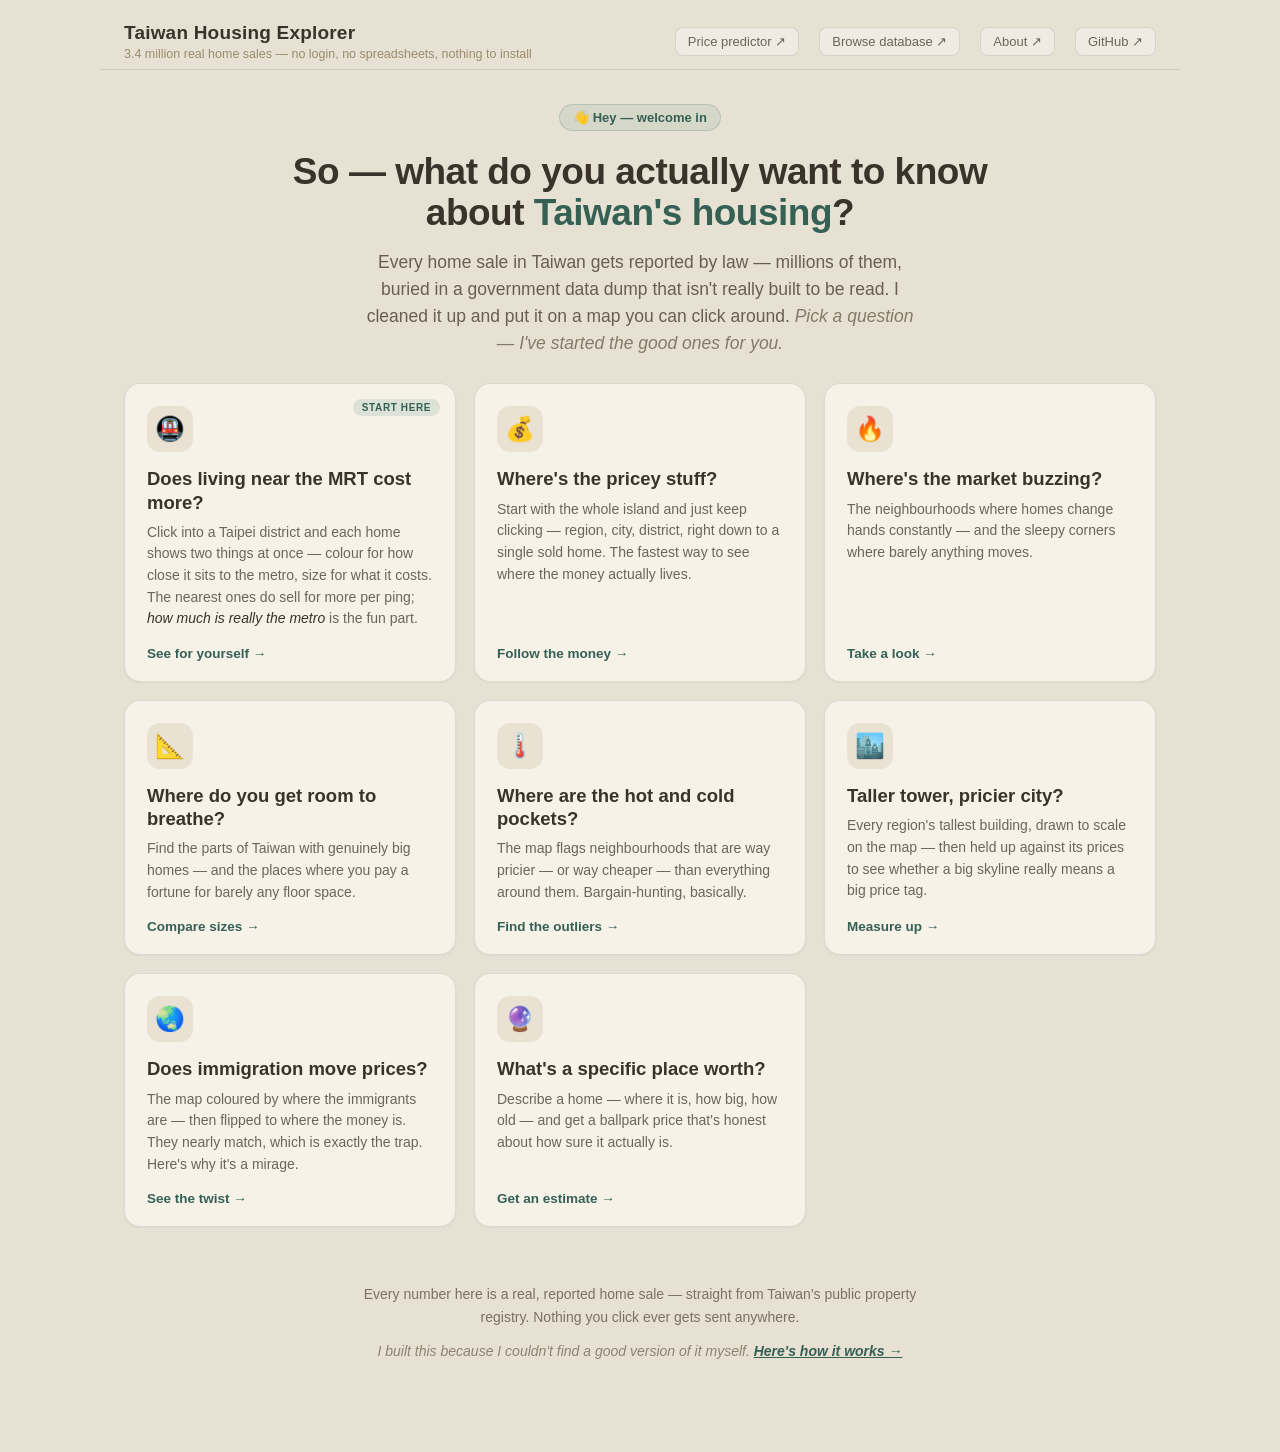
==== webApp/index.html @ aa4dd107 "Immigration: side-by-side small-multiple Taiwan maps (immigrant count | price) drawn as SVG chorople" ====
<!DOCTYPE html>
<html lang="en">
<head>
  <meta charset="utf-8" />
  <meta name="viewport" content="width=device-width, initial-scale=1" />
  <title>Taiwan Housing Explorer — poke around the housing market</title>
  <link rel="stylesheet" href="styles/appStyles.css?v=33" />
</head>
<body class="landingBody">
  <header class="appHeader">
    <div>
      <h1>Taiwan Housing Explorer</h1>
      <p class="subtitle">3.4 million real home sales — no login, no spreadsheets, nothing to install</p>
    </div>
    <div class="headerRight">
      <a class="headerLink" href="predictor.html">Price predictor ↗</a>
      <a class="headerLink" href="database.html">Browse database ↗</a>
      <a class="headerLink" href="about.html">About ↗</a>
      <a class="headerLink" href="https://github.com/Kadentato/taiwanHousing" target="_blank" rel="noopener">GitHub ↗</a>
    </div>
  </header>

  <main class="landing">
    <div class="landingHero">
      <span class="heyPill">👋 Hey — welcome in</span>
      <h2>So — what do you actually want to know about <span class="accent">Taiwan's housing</span>?</h2>
      <p>Every home sale in Taiwan gets reported by law — millions of them, buried in a government
        data dump that isn't really built to be read. I cleaned it up and put it on a map you can
        click around. <span class="wink">Pick a question — I've started the good ones for you.</span></p>
    </div>

    <div class="questionGrid">
      <a class="questionCard" href="explorer.html?q=mrt">
        <span class="qTag">Start here</span>
        <div class="qEmoji">🚇</div>
        <h3>Does living near the MRT cost more?</h3>
        <p>Click into a Taipei district and each home shows two things at once — colour for how close it
          sits to the metro, size for what it costs. The nearest ones do sell for more per ping;
          <em>how much is really the metro</em> is the fun part.</p>
        <div class="qGo">See for yourself →</div>
      </a>

      <a class="questionCard" href="explorer.html?q=price">
        <div class="qEmoji">💰</div>
        <h3>Where's the pricey stuff?</h3>
        <p>Start with the whole island and just keep clicking — region, city, district, right down
          to a single sold home. The fastest way to see where the money actually lives.</p>
        <div class="qGo">Follow the money →</div>
      </a>

      <a class="questionCard" href="explorer.html?q=activity">
        <div class="qEmoji">🔥</div>
        <h3>Where's the market buzzing?</h3>
        <p>The neighbourhoods where homes change hands constantly — and the sleepy corners where
          barely anything moves.</p>
        <div class="qGo">Take a look →</div>
      </a>

      <a class="questionCard" href="explorer.html?q=size">
        <div class="qEmoji">📐</div>
        <h3>Where do you get room to breathe?</h3>
        <p>Find the parts of Taiwan with genuinely big homes — and the places where you pay a
          fortune for barely any floor space.</p>
        <div class="qGo">Compare sizes →</div>
      </a>

      <a class="questionCard" href="explorer.html?q=clusters">
        <div class="qEmoji">🌡️</div>
        <h3>Where are the hot and cold pockets?</h3>
        <p>The map flags neighbourhoods that are way pricier — or way cheaper — than everything
          around them. Bargain-hunting, basically.</p>
        <div class="qGo">Find the outliers →</div>
      </a>

      <a class="questionCard" href="explorer.html?q=towers">
        <div class="qEmoji">🏙️</div>
        <h3>Taller tower, pricier city?</h3>
        <p>Every region's tallest building, drawn to scale on the map — then held up against its
          prices to see whether a big skyline really means a big price tag.</p>
        <div class="qGo">Measure up →</div>
      </a>

      <a class="questionCard" href="explorer.html?q=immigration">
        <div class="qEmoji">🌏</div>
        <h3>Does immigration move prices?</h3>
        <p>The map coloured by where the immigrants are — then flipped to where the money is. They
          nearly match, which is exactly the trap. Here's why it's a mirage.</p>
        <div class="qGo">See the twist →</div>
      </a>

      <a class="questionCard" href="predictor.html">
        <div class="qEmoji">🔮</div>
        <h3>What's a specific place worth?</h3>
        <p>Describe a home — where it is, how big, how old — and get a ballpark price that's honest
          about how sure it actually is.</p>
        <div class="qGo">Get an estimate →</div>
      </a>
    </div>

    <p class="landingFoot">
      Every number here is a real, reported home sale — straight from Taiwan's public property
      registry. Nothing you click ever gets sent anywhere.
      <span class="sig">I built this because I couldn't find a good version of it myself.
        <a href="about.html">Here's how it works →</a></span>
    </p>
  </main>
</body>
</html>
---- webApp/styles/appStyles.css ----
:root {
  /* Warm-paper palette, shared with the landing page so the whole site reads as one. */
  --paper: #e7e1d4;
  --bg: #ece5d7;          /* warm header band */
  --panel: #f6f2e8;       /* cards / sidebars / surfaces */
  --ink: #3a332a;         /* headings, primary text */
  --body: #6d6558;        /* secondary body text */
  --muted: #8a8172;       /* labels, hints */
  --line: #ddd4c3;        /* solid hairline */
  --edge: rgba(60, 52, 40, .13);
  --accent: #3f7d70;      /* muted teal */
  --accent-ink: #356054;
  --accent-soft: #e2ece8; /* soft teal tint */
  --chip: #e9e1d1;
  --shadow: 0 1px 3px rgba(60, 52, 40, .12), 0 1px 2px rgba(60, 52, 40, .08);
}

* { box-sizing: border-box; }

body {
  margin: 0;
  font-family: -apple-system, BlinkMacSystemFont, "Segoe UI", Roboto, Helvetica, Arial, sans-serif;
  color: var(--ink);
  background: var(--paper);
  height: 100vh;
  display: flex;
  flex-direction: column;
}

.appHeader {
  background: var(--bg);
  color: var(--ink);
  border-bottom: 1px solid var(--edge);
  padding: 14px 22px;
  display: flex;
  align-items: center;
  justify-content: space-between;
  gap: 18px;
}
.appHeader h1 { font-size: 19px; margin: 0; font-weight: 650; letter-spacing: .2px; color: var(--ink); }
.subtitle { margin: 3px 0 0; font-size: 12.5px; color: var(--muted); }
/* Clickable brand: home icon + title link back to the landing page. */
.brand { display: inline-flex; align-items: center; gap: 9px; text-decoration: none; color: inherit; }
.brandIcon { font-size: 18px; line-height: 1; }
.brand:hover h1 { color: var(--accent-ink); }
.headerRight { display: flex; align-items: center; gap: 20px; }
.headerLink {
  color: var(--body); text-decoration: none; font-size: 13px; white-space: nowrap;
  border: 1px solid var(--edge); padding: 6px 12px; border-radius: 8px;
  background: rgba(255, 255, 255, .4); cursor: pointer; font-family: inherit;
}
.headerLink:hover { color: var(--ink); border-color: rgba(60, 52, 40, .3); background: #fffaf1; }
.headerStats { display: flex; gap: 20px; text-align: right; }
.headerStats .stat b { display: block; font-size: 18px; }
.headerStats .stat span { font-size: 11px; color: var(--muted); text-transform: uppercase; letter-spacing: .5px; }

.appBody { flex: 1; display: flex; min-height: 0; }

.sidebar {
  width: 290px;
  background: var(--panel);
  border-right: 1px solid var(--line);
  padding: 16px;
  overflow-y: auto;
  flex-shrink: 0;
}

.control { margin-bottom: 16px; }
.controlLabel {
  display: block;
  font-size: 11px; font-weight: 600; text-transform: uppercase;
  letter-spacing: .6px; color: var(--muted); margin-bottom: 7px;
}

.segmented { display: flex; border: 1px solid var(--line); border-radius: 8px; overflow: hidden; }
.segmented button {
  flex: 1; border: 0; background: #fff; padding: 8px 4px; font-size: 12.5px;
  cursor: pointer; color: var(--muted); border-right: 1px solid var(--line);
}
.segmented button:last-child { border-right: 0; }
.segmented button.active { background: var(--accent); color: #fff; font-weight: 600; }

/* Floating hover description (transaction-type buttons) */
.hoverTip {
  position: fixed; z-index: 10000; max-width: 290px;
  background: #3a332a; color: #e2dccd; border-radius: 8px; padding: 10px 12px;
  box-shadow: 0 8px 24px rgba(60, 52, 40, .28); font-size: 12px; line-height: 1.5;
  pointer-events: none;
}
.hoverTip[hidden] { display: none; }
.hoverTip b { display: block; color: #fff; font-size: 12.5px; margin-bottom: 4px; }
.hoverTip em { color: #b8ac97; font-style: normal; }

select {
  width: 100%; padding: 8px 10px; border: 1px solid var(--line); border-radius: 8px;
  font-size: 13px; background: #fff; color: var(--ink); margin-bottom: 8px;
}
select:last-child { margin-bottom: 0; }

.tagGroups { display: flex; flex-direction: column; gap: 10px; }
.tagGroup .tagGroupName { font-size: 11px; color: var(--muted); margin-bottom: 5px; }
.chips { display: flex; flex-wrap: wrap; gap: 6px; }
.chip {
  border: 1px solid var(--line); background: #fff; border-radius: 999px;
  padding: 4px 10px; font-size: 12px; cursor: pointer; color: var(--ink);
}
.chip.active { background: var(--accent); color: #fff; border-color: var(--accent); }

.resetBtn {
  width: 100%; padding: 8px; border: 1px solid var(--line); background: #fff;
  border-radius: 8px; cursor: pointer; font-size: 12.5px; color: var(--muted); margin-bottom: 8px;
}
.resetBtn:hover { background: #efe9dc; }
.methodsBtn {
  width: 100%; padding: 8px; border: 1px solid var(--line); background: #fff;
  border-radius: 8px; cursor: pointer; font-size: 12.5px; color: var(--accent); margin-bottom: 16px;
}
.methodsBtn:hover { background: var(--accent-soft); }

.statCtrl { margin-bottom: 11px; }
.miniLabel { display: block; font-size: 11px; color: var(--muted); margin-bottom: 5px; }
.unitNote { font-size: 11px; color: var(--muted); line-height: 1.5; margin: 6px 0 0; }
.unitNote b { color: var(--ink); font-weight: 600; }
#minN { width: 100%; }
.yearRange { display: flex; align-items: center; gap: 6px; }
.yearRange select { margin: 0; }
.yearRange span { color: var(--muted); }
.checkRow { display: flex; align-items: center; gap: 7px; font-size: 12px; color: var(--ink); margin: 6px 0; cursor: pointer; }

/* Collapsible sidebar sections */
details.collapsible { margin-bottom: 14px; }
details.collapsible > summary {
  cursor: pointer; list-style: none; display: flex; align-items: center; padding: 3px 0; user-select: none;
}
details.collapsible > summary::-webkit-details-marker { display: none; }
details.collapsible > summary::after {
  content: "▸"; color: var(--muted); font-size: 10px; margin-left: 6px; transition: transform .15s;
}
details.collapsible[open] > summary::after { transform: rotate(90deg); }
details.collapsible > *:not(summary) { margin-top: 9px; }

/* Chart drawer — a clickable tab at the top pops the histogram up and down. */
.chartTab {
  flex: 0 0 auto; display: flex; align-items: center; gap: 10px; width: 100%;
  border: none; border-bottom: 1px solid var(--line); background: #efe9dc;
  padding: 9px 16px; cursor: pointer; font-family: inherit; text-align: left; color: var(--ink);
}
.chartTab:hover { background: #e8e0d1; }
.chartTabTitle { flex: 1; min-width: 0; overflow: hidden; text-overflow: ellipsis; white-space: nowrap; font-size: 13px; font-weight: 600; }
.chartTabChevron { flex-shrink: 0; color: var(--muted); font-size: 13px; transition: transform .18s ease; }
.chartPanel.collapsed .chartTab { border-bottom: none; }
.chartPanel.collapsed .chartTabChevron { transform: rotate(180deg); }
.chartBody { flex: 1; min-height: 0; display: flex; flex-direction: column; padding: 8px 16px 12px; }
.chartPanel.collapsed .chartBody { display: none; }
.legend .legendSize { margin-top: 6px; padding-top: 5px; border-top: 1px solid var(--line); display: flex; align-items: center; gap: 6px; color: var(--muted); }

.modal { position: fixed; inset: 0; background: rgba(15,23,42,.5); display: flex; align-items: center; justify-content: center; z-index: 10001; padding: 20px; }
.modal[hidden] { display: none; }
.modalCard { background: #fff; border-radius: 12px; max-width: 660px; width: 100%; max-height: 86vh; overflow: auto; padding: 24px 28px; position: relative; box-shadow: 0 20px 50px rgba(15,23,42,.35); }
.modalClose { position: absolute; top: 10px; right: 14px; border: none; background: none; font-size: 24px; line-height: 1; cursor: pointer; color: var(--muted); }
.modalClose:hover { color: var(--ink); }
#methodsBody h2 { font-size: 18px; margin: 0 0 6px; }
#methodsBody h3 { font-size: 12px; text-transform: uppercase; letter-spacing: .5px; color: var(--muted); margin: 18px 0 6px; }
#methodsBody table { width: 100%; border-collapse: collapse; font-size: 12.5px; margin: 4px 0; }
#methodsBody td, #methodsBody th { text-align: left; padding: 3px 6px; border-bottom: 1px solid var(--line); }
#methodsBody td.num { text-align: right; font-variant-numeric: tabular-nums; }
#methodsBody .muted { color: var(--muted); font-size: 12px; }

.statsCard { background: #efe9dc; border: 1px solid var(--line); border-radius: 10px; padding: 12px 14px; }
.statsCard h3 { margin: 0 0 8px; font-size: 12px; text-transform: uppercase; letter-spacing: .5px; color: var(--muted); }
.statRow { display: flex; justify-content: space-between; font-size: 13px; padding: 3px 0; }
.statRow b { font-weight: 650; }
.dataNote { font-size: 11px; color: var(--muted); margin-top: 12px; line-height: 1.5; }

.dbDownload {
  display: block; margin-top: 12px; padding: 9px 12px; text-align: center;
  border: 1px solid var(--line); border-radius: 8px; background: #efe9dc;
  color: var(--accent); font-size: 12.5px; font-weight: 600; text-decoration: none;
}
.dbDownload:hover { background: var(--accent-soft); border-color: var(--accent); }

/* MRT overlay toggle (a Leaflet control button, top-right) */
.mrtToggle a {
  /* width !important beats Leaflet's .leaflet-touch .leaflet-bar a { width:30px },
     which would otherwise clip the "🚇 MRT" text past the coloured background. */
  display: block; width: auto !important; padding: 0 9px; height: 28px;
  font: 600 12px/28px system-ui, sans-serif; color: var(--ink);
  background: #fff; text-decoration: none; white-space: nowrap;
}
.mrtToggle a:hover { background: #efe9dc; }
.mrtToggle a.active { background: var(--accent); color: #fff; }
.mrtToggle a.active:hover { background: var(--accent); filter: brightness(1.06); }

.mainArea { flex: 1; display: flex; flex-direction: column; min-width: 0; }
.mapView { flex: 1; display: flex; flex-direction: column; min-height: 0; }
.tableView { flex: 1; display: flex; flex-direction: column; min-height: 0; }
/* The hidden attribute must beat the flex display above (class > UA [hidden]). */
#mapView[hidden], #tableView[hidden] { display: none; }
#map { flex: 1; min-height: 0; }

/* View switch bar (Map / Table) */
.viewBar {
  display: flex; align-items: center; gap: 14px;
  padding: 8px 14px; background: var(--panel); border-bottom: 1px solid var(--line);
}
.viewToggle { width: 200px; flex-shrink: 0; }
.viewBarRight { display: flex; align-items: center; gap: 12px; margin-left: auto; font-size: 12.5px; color: var(--muted); }
.downloadBtn {
  border: 1px solid var(--accent); background: var(--accent); color: #fff;
  border-radius: 8px; padding: 6px 12px; font-size: 12.5px; cursor: pointer;
}
.downloadBtn:hover { filter: brightness(1.05); }

/* Data table */
.tableScroll { flex: 1; overflow: auto; }
#dataTable { border-collapse: collapse; width: 100%; font-size: 12.5px; }
#dataTable thead th {
  position: sticky; top: 0; background: #efe9dc; color: var(--ink);
  text-align: left; padding: 8px 10px; border-bottom: 2px solid var(--line);
  cursor: pointer; white-space: nowrap; user-select: none;
}
#dataTable thead th:hover { background: #e2e8f0; }
#dataTable thead th .sortArrow { color: var(--accent); margin-left: 3px; }
#dataTable tbody td { padding: 6px 10px; border-bottom: 1px solid var(--line); white-space: nowrap; }
#dataTable tbody tr:nth-child(even) { background: #efe9dc; }
#dataTable tbody td.num { text-align: right; font-variant-numeric: tabular-nums; }
.tablePager {
  display: flex; align-items: center; gap: 12px; padding: 8px 14px;
  border-top: 1px solid var(--line); background: var(--panel); font-size: 12.5px; color: var(--muted);
}
.tablePager button {
  border: 1px solid var(--line); background: #fff; border-radius: 6px;
  padding: 4px 12px; cursor: pointer; font-size: 12.5px;
}
.tablePager button:disabled { opacity: .45; cursor: default; }

.chartPanel { height: 250px; background: var(--panel); border-top: 1px solid var(--line); display: flex; flex-direction: column; transition: height .18s ease; }
.chartPanel.collapsed { height: 39px; }
.chartHeader { display: flex; align-items: baseline; gap: 12px; margin-bottom: 6px; }
.chartHint { font-size: 11px; color: var(--muted); }
.chartCanvasWrap { position: relative; flex: 1; min-height: 0; width: 100%; }
#timeChart { position: absolute; inset: 0; }

.legend {
  background: #fff; padding: 8px 10px; border-radius: 8px; box-shadow: var(--shadow);
  font-size: 11px; line-height: 1.5; color: var(--ink);
}
.legend .legendTitle { font-weight: 600; margin-bottom: 4px; }
.legend .legendNote { margin-top: 5px; padding-top: 5px; border-top: 1px solid var(--line); color: var(--muted); max-width: 180px; }
.popupSub { color: var(--muted); font-size: 12px; margin: 2px 0 6px; }
.legend i { display: inline-block; width: 14px; height: 12px; margin-right: 6px; vertical-align: -1px; opacity: .85; }

/* Map place-name labels: text only, white halo for legibility, no box. */
.leaflet-tooltip.mapLabel {
  background: transparent; border: none; box-shadow: none;
  color: #1e293b; font-weight: 600; font-size: 12px; padding: 0;
  text-shadow: -1px -1px 0 #fff, 1px -1px 0 #fff, -1px 1px 0 #fff, 1px 1px 0 #fff,
               0 0 3px #fff;
}
.leaflet-tooltip.mapLabel::before { display: none; }

.leaflet-popup-content { font-size: 13px; }
.leaflet-popup-content b { font-size: 14px; }
.popupStat { display: flex; justify-content: space-between; gap: 16px; }
.popupStat span { color: var(--muted); }
/* Hover tooltip for individual house dots (same content as the old click popup). */
.leaflet-tooltip.houseTip {
  font-size: 12px; line-height: 1.5; padding: 8px 11px; border-radius: 8px;
  white-space: normal; min-width: 172px; box-shadow: 0 3px 10px rgba(0, 0, 0, .18);
  pointer-events: none;
}
.leaflet-tooltip.houseTip b { font-size: 13px; }

.loadingOverlay {
  position: fixed; inset: 0; background: rgba(241,245,249,.92); display: flex;
  align-items: center; justify-content: center; font-size: 15px; color: var(--muted); z-index: 9999;
}

/* Raw database browser (sql.js) — one continuous scrolling document */
body.dbBody { height: auto; min-height: 100vh; display: block; overflow: auto; background: #efe9dc; }
.dbToolbar { position: sticky; top: 0; z-index: 50; background: var(--panel); border-bottom: 1px solid var(--line); padding: 10px 16px; }
.tableChips { display: flex; flex-wrap: wrap; gap: 6px; margin-bottom: 8px; }
.tableChip {
  border: 1px solid var(--line); background: #fff; border-radius: 999px; padding: 5px 12px;
  font-size: 12.5px; cursor: pointer; color: var(--ink); display: inline-flex; gap: 6px; align-items: center;
}
.tableChip.active { background: var(--accent); color: #fff; border-color: var(--accent); }
.chipCount { font-size: 11px; opacity: .65; }
.tableChip.active .chipCount { opacity: .85; }
.dbSqlBar { display: flex; align-items: center; gap: 8px; flex-wrap: wrap; }
.sqlBox {
  flex: 1; min-width: 240px; font-family: ui-monospace, Menlo, Consolas, monospace;
  font-size: 12.5px; padding: 7px 10px; border: 1px solid var(--line); border-radius: 8px; color: var(--ink);
}
.resetSqlBtn { border: 1px solid var(--line); background: #fff; border-radius: 8px; padding: 6px 12px; font-size: 12.5px; cursor: pointer; color: var(--muted); }
.dbMeta { font-size: 12px; color: var(--muted); }
.sqlError { font-size: 12px; color: #dc2626; font-family: ui-monospace, monospace; }
.dbMain { padding: 0 0 60px; }
.dbStatus { padding: 44px; text-align: center; color: var(--muted); font-size: 14px; }
.dbTable { border-collapse: collapse; width: 100%; font-size: 12px; background: #fff; }
.dbTable thead th {
  position: sticky; top: var(--toolbarH, 0px); background: #e2e8f0; color: var(--ink);
  text-align: left; padding: 7px 10px; border-bottom: 2px solid var(--line); white-space: nowrap; z-index: 10;
}
.dbTable tbody td {
  padding: 5px 10px; border-bottom: 1px solid var(--line); white-space: nowrap;
  max-width: 340px; overflow: hidden; text-overflow: ellipsis; font-variant-numeric: tabular-nums;
}
.dbTable tbody tr:nth-child(even) { background: #efe9dc; }
.dbTable tbody tr:hover { background: #eef0e9; }
.nullv { color: #8a8172; font-style: italic; }
.dbSentinel { height: 1px; }
.dbBrowseLink { display: block; text-align: center; font-size: 11.5px; margin-top: 6px; color: var(--accent); text-decoration: none; }
.dbBrowseLink:hover { text-decoration: underline; }

/* About page (standalone, scrolling document rather than the fixed app shell) */
body.aboutBody { height: auto; min-height: 100vh; display: block; overflow: auto; }
.aboutWrap { max-width: 760px; margin: 0 auto; padding: 32px 24px 72px; }
.prose { color: var(--ink); font-size: 15.5px; line-height: 1.68; }
.prose .lead { font-size: 17px; color: #475569; margin-bottom: 26px; }
.prose h2 { font-size: 20px; margin: 34px 0 10px; }
.prose p { margin: 0 0 14px; }
.prose ul { margin: 0 0 16px; padding-left: 20px; }
.prose li { margin: 7px 0; }
.prose code {
  background: #efe9dc; border: 1px solid var(--line); border-radius: 4px;
  padding: 1px 5px; font-size: 13.5px;
}
.prose a { color: var(--accent); }
.prose .backLink { margin-top: 30px; font-weight: 600; }
/* First heading in a popup shouldn't carry the big top margin used between sections. */
#interpretBody h2:first-child, #methodsBody h2:first-child { margin-top: 4px; }
/* The "what to look at" callout at the top of each reading guide. */
.prose .lookFor {
  background: var(--accent-soft); border-left: 3px solid var(--accent);
  border-radius: 0 8px 8px 0; padding: 10px 14px; margin: 0 0 18px;
  font-size: 14.5px; color: var(--accent-ink);
}

/* Two-page popup footer: back / dots / next. */
.modalNav {
  display: flex; align-items: center; justify-content: space-between; gap: 12px;
  margin-top: 22px; padding-top: 16px; border-top: 1px solid var(--line);
}
.navBtn {
  border: 1px solid var(--line); background: #fff; color: var(--ink);
  font: inherit; font-size: 14px; font-weight: 600; cursor: pointer;
  padding: 8px 15px; border-radius: 8px; transition: background .14s ease, border-color .14s ease;
}
.navBtn:hover { background: var(--panel); border-color: var(--edge); }
.navBtn.primary { background: var(--accent); border-color: var(--accent); color: #fff; margin-left: auto; }
.navBtn.primary:hover { background: var(--accent-ink); border-color: var(--accent-ink); }
.navDots { display: inline-flex; gap: 7px; }
.navDots span {
  width: 7px; height: 7px; border-radius: 50%; background: var(--line);
  transition: background .14s ease;
}
.navDots span.on { background: var(--accent); }

/* ---------------------------------------------------------------- landing page --- */
/* A calm, warm-paper personal-project page — deliberately low-key, easy on the eyes.
   One muted accent, no bright gradients, gentle contrast. */
body.landingBody {
  --paper: #e7e1d4;      /* page background, warm greige */
  --card: #f6f2e8;       /* cards, a touch lighter so they lift gently */
  --edge: rgba(60, 52, 40, .13);
  --ink: #3a332a;        /* warm near-black for headings */
  --body: #6d6558;       /* body text */
  --soft: #948b7b;       /* muted labels */
  --accent: #3f7d70;     /* muted teal, used sparingly */
  --accent-ink: #356054;
  --chip: #e9e1d1;       /* neutral emoji chip */
  height: auto; min-height: 100vh;
  background: var(--paper);
  color: var(--body);
}

/* Landing gets a quiet header rather than the app's dark bar. */
.landingBody .appHeader {
  background: transparent; color: var(--ink);
  max-width: 1080px; margin: 0 auto; width: 100%; padding: 22px 24px 8px;
}
.landingBody .appHeader h1 { color: var(--ink); }
.landingBody .subtitle { color: #9a8b6e; }
.landingBody .headerLink {
  color: #6d6558; border-color: var(--edge); background: rgba(255, 255, 255, .35);
}
.landingBody .headerLink:hover { color: var(--ink); border-color: rgba(60, 52, 40, .3); background: rgba(255, 255, 255, .7); }

.landing { max-width: 1080px; margin: 0 auto; padding: 10px 24px 88px; width: 100%; }

/* Hero — a real person talking, kept understated. */
.landingHero { max-width: 700px; margin: 24px auto 4px; text-align: center; }
.landingHero .heyPill {
  display: inline-block; font-size: 13px; font-weight: 600; color: var(--accent-ink);
  background: rgba(63, 125, 112, .1); border: 1px solid rgba(63, 125, 112, .22);
  padding: 5px 13px; border-radius: 999px; margin-bottom: 20px;
}
.landingHero h2 {
  font-size: 37px; line-height: 1.12; margin: 0 0 15px; font-weight: 700;
  letter-spacing: -.5px; color: var(--ink);
}
.landingHero h2 .accent { color: var(--accent-ink); }
.landingHero p { font-size: 17.5px; color: #675f52; margin: 0 auto; max-width: 560px; line-height: 1.55; }
.landingHero p .wink { font-style: italic; color: #857a67; }

.questionGrid { display: grid; gap: 18px; grid-template-columns: repeat(auto-fill, minmax(300px, 1fr)); margin-top: 26px; }

/* "Start here" chip on the first question card. */
.questionCard .qTag {
  position: absolute; top: 15px; right: 15px;
  font-size: 10px; font-weight: 700; text-transform: uppercase; letter-spacing: .6px;
  color: var(--accent-ink); background: rgba(63, 125, 112, .14);
  padding: 3px 9px; border-radius: 999px;
}

.questionCard {
  position: relative; display: flex; flex-direction: column; text-decoration: none; color: inherit;
  background: var(--card); border: 1px solid var(--edge); border-radius: 16px;
  padding: 22px 22px 20px;
  box-shadow: 0 1px 2px rgba(60, 52, 40, .05);
  transition: transform .15s ease, box-shadow .15s ease, border-color .15s ease;
}
.questionCard:hover {
  transform: translateY(-3px); border-color: rgba(63, 125, 112, .4);
  box-shadow: 0 12px 24px -16px rgba(60, 52, 40, .5);
}
.questionCard .qEmoji {
  width: 46px; height: 46px; display: grid; place-items: center; font-size: 24px;
  background: var(--chip); border-radius: 13px; margin-bottom: 15px;
}
.questionCard h3 { font-size: 18.5px; margin: 0 0 8px; font-weight: 680; line-height: 1.25; color: var(--ink); }
.questionCard p { font-size: 14px; color: var(--body); margin: 0; line-height: 1.55; flex: 1; }
.questionCard p em { color: var(--ink); font-style: italic; }
.questionCard .qGo { margin-top: 16px; font-size: 13.5px; font-weight: 620; color: var(--accent-ink); }
.questionCard:hover .qGo { text-decoration: underline; }

.landingFoot {
  text-align: center; margin: 56px auto 0; max-width: 560px;
  font-size: 14px; color: #7a7263; line-height: 1.65;
}
.landingFoot a { color: var(--accent-ink); font-weight: 600; }
.landingFoot .soonNote { display: block; margin-top: 9px; font-size: 13px; color: #9a9182; }
.landingFoot .sig { display: block; margin-top: 11px; font-style: italic; color: #8f8370; }

@media (max-width: 560px) {
  .landingHero h2 { font-size: 30px; }
}

/* ---------------------------------------------------------------- question banner --- */
/* Sits inline in the .viewBar row, sharing it with the Map / Records toggle. */
.questionBanner {
  display: flex; align-items: center; gap: 8px; min-width: 0;
  flex: 1 1 auto; color: #2c4d45; padding-left: 4px;
}
.questionBannerText {
  min-width: 0; font-size: 13px; line-height: 1.35; color: #2c4d45;
  white-space: nowrap; overflow: hidden; text-overflow: ellipsis;
}
.questionBannerText strong { font-weight: 700; margin-right: 8px; }
.questionBannerText span { color: var(--accent-ink); }
/* A small pastel-pink circle in the map's top-right corner.
   Click it for the two-page popup: how to read the map, then what the data says. */
/* The one-line "short answer" surfaced on the map, under the toolbar. The punchline lives here;
   "how we know" jumps into the findings popup. */
.findingBar {
  display: flex; align-items: baseline; gap: 10px 12px; flex-wrap: wrap;
  padding: 9px 16px; background: var(--accent-soft); border-bottom: 1px solid #c3d9d2;
  color: #2c4d45; font-size: 13.5px; line-height: 1.45;
}
.findingKey {
  flex-shrink: 0; font-size: 10.5px; font-weight: 700; letter-spacing: .05em;
  text-transform: uppercase; color: var(--accent-ink); transform: translateY(-1px);
}
.findingText { flex: 1 1 240px; min-width: 0; }
.findingText b { color: #1c3a33; font-weight: 700; }
.findingHow {
  flex-shrink: 0; border: 0; background: transparent; color: var(--accent-ink);
  font: inherit; font-weight: 600; cursor: pointer; padding: 0; white-space: nowrap;
  text-decoration: underline; text-underline-offset: 2px;
}
.findingHow:hover { color: var(--accent); }

/* Skyscraper icons for the "do taller cities cost more?" map — drawn to scale by height. */
.leaflet-div-icon.towerIcon { background: transparent; border: 0; }
.towerIcon svg {
  display: block;
  /* thin white outline keeps overlapping towers distinct and lifts them off dark cities, plus a soft shadow */
  filter: drop-shadow(.7px 0 0 #fff) drop-shadow(-.7px 0 0 #fff) drop-shadow(0 .7px 0 #fff)
          drop-shadow(0 -.7px 0 #fff) drop-shadow(0 1.5px 1.5px rgba(15, 23, 42, .35));
}

/* "Does immigration move prices?" — two small Taiwan maps side by side (count | price) so you compare
   without flipping, plus a callout that names the mismatches. */
.immView { flex: 1; display: flex; flex-direction: column; min-height: 0; padding: 16px 18px; gap: 14px; background: var(--paper); overflow: auto; }
#immView[hidden] { display: none; }
.immMaps { flex: 1; display: flex; gap: 24px; min-height: 0; justify-content: center; }
.immMap { flex: 1 1 0; max-width: 360px; margin: 0; display: flex; flex-direction: column; min-height: 0; }
.immMap figcaption { font-size: 14px; font-weight: 680; color: var(--ink); text-align: center; margin-bottom: 8px; }
.immMap figcaption span { display: block; font-size: 11.5px; font-weight: 500; color: var(--muted); margin-top: 2px; }
.immMapSvg { flex: 1; min-height: 0; display: flex; justify-content: center; }
.immMapSvg svg { height: 100%; max-height: 100%; width: auto; }
.immCallout {
  flex-shrink: 0; font-size: 13px; line-height: 1.55; max-width: 820px; margin: 0 auto;
  padding: 11px 15px; border-radius: 10px; border: 1px solid;
}
.immCallout.good { background: var(--accent-soft); border-color: #bcd3cc; color: #2c4d45; }
.immCallout .immTag {
  display: inline-block; font-size: 10.5px; font-weight: 700; text-transform: uppercase; letter-spacing: .5px;
  padding: 2px 8px; border-radius: 999px; margin-right: 8px; vertical-align: 1px;
  background: var(--accent); color: #fff;
}

/* Self-updating build marker, bottom-left. Confirms which assets the browser loaded. */
.buildTag {
  position: fixed; left: 8px; bottom: 6px; z-index: 1200;
  font: 500 10.5px/1 ui-monospace, SFMono-Regular, Menlo, monospace;
  color: var(--muted); background: rgba(246, 242, 232, .82);
  border: 1px solid var(--edge); border-radius: 5px; padding: 3px 6px;
  letter-spacing: .02em; pointer-events: none; user-select: none;
}

.readControl { margin-top: 8px !important; }
.readControl a {
  display: grid; place-items: center; width: 32px; height: 32px;
  border-radius: 50%; background: #fbd5e3; border: 1px solid #f4a6c0;
  font-size: 17px; line-height: 1; cursor: pointer; text-decoration: none;
  box-shadow: 0 1px 4px rgba(15, 23, 42, .3);
  transition: background .14s ease, border-color .14s ease, transform .14s ease;
}
.readControl a:hover { background: #f9c2d6; border-color: #ec8bad; transform: scale(1.08); }

/* =====================================================================
   Small screens. Desktop above is the priority and stays untouched — these
   only apply below the breakpoint. The explorer stacks and leads with the map;
   controls drop below it, and the page scrolls instead of locking to 100vh.
   ===================================================================== */
@media (max-width: 680px) {
  body { height: auto; min-height: 100vh; }

  /* Header: brand on top, nav as one horizontally-scrollable row; drop the stat block and the
     secondary subtitle (the landing tagline is kept). Keeps the header short so the map gets room. */
  .appHeader { flex-wrap: wrap; gap: 6px 12px; padding: 10px 14px; }
  .appHeader h1 { font-size: 17px; }
  body:not(.landingBody) .subtitle { display: none; }
  .headerStats { display: none; }
  .headerRight {
    width: 100%; gap: 7px; flex-wrap: nowrap; overflow-x: auto;
    -webkit-overflow-scrolling: touch; scrollbar-width: none;
  }
  .headerRight::-webkit-scrollbar { display: none; }
  .headerLink { font-size: 12px; padding: 5px 9px; flex-shrink: 0; }

  /* Finding bar: drop the "short answer" label, keep the answer itself; tighter. */
  .findingKey { display: none; }
  .findingBar { padding: 8px 14px; font-size: 13px; }

  /* Explorer: stack vertically, map first, controls beneath it. */
  .appBody { flex-direction: column; }
  .mainArea { order: 1; }
  .sidebar {
    order: 2; width: 100%; border-right: 0; border-top: 1px solid var(--line); overflow: visible;
  }
  .mapView { display: block; }
  #map { height: 62vh; min-height: 340px; }
  .tableView { height: 74vh; min-height: 360px; }
  .immView { height: auto; min-height: 80vh; }
  .immMaps { flex-direction: column; align-items: center; }
  .immMap { max-width: 320px; width: 100%; }
  .immMapSvg { height: 46vh; }
  .viewToggle { width: auto; }              /* Map / Records shrink to content, question gets the room */
  .chartPanel { height: 200px; }
  .legend { font-size: 10.5px; }
  .legend .legendNote { max-width: 150px; }

  /* Popups and their footer fit a narrow screen. */
  .modalCard { padding: 20px 18px; }
  .modalNav { flex-wrap: wrap; gap: 8px; }
}

@media (max-width: 430px) {
  .appHeader h1 { font-size: 16px; }
  .subtitle { font-size: 11.5px; }
  #map { height: 56vh; }
  .findingBar { padding: 8px 12px; }
  .questionGrid { gap: 14px; }
}
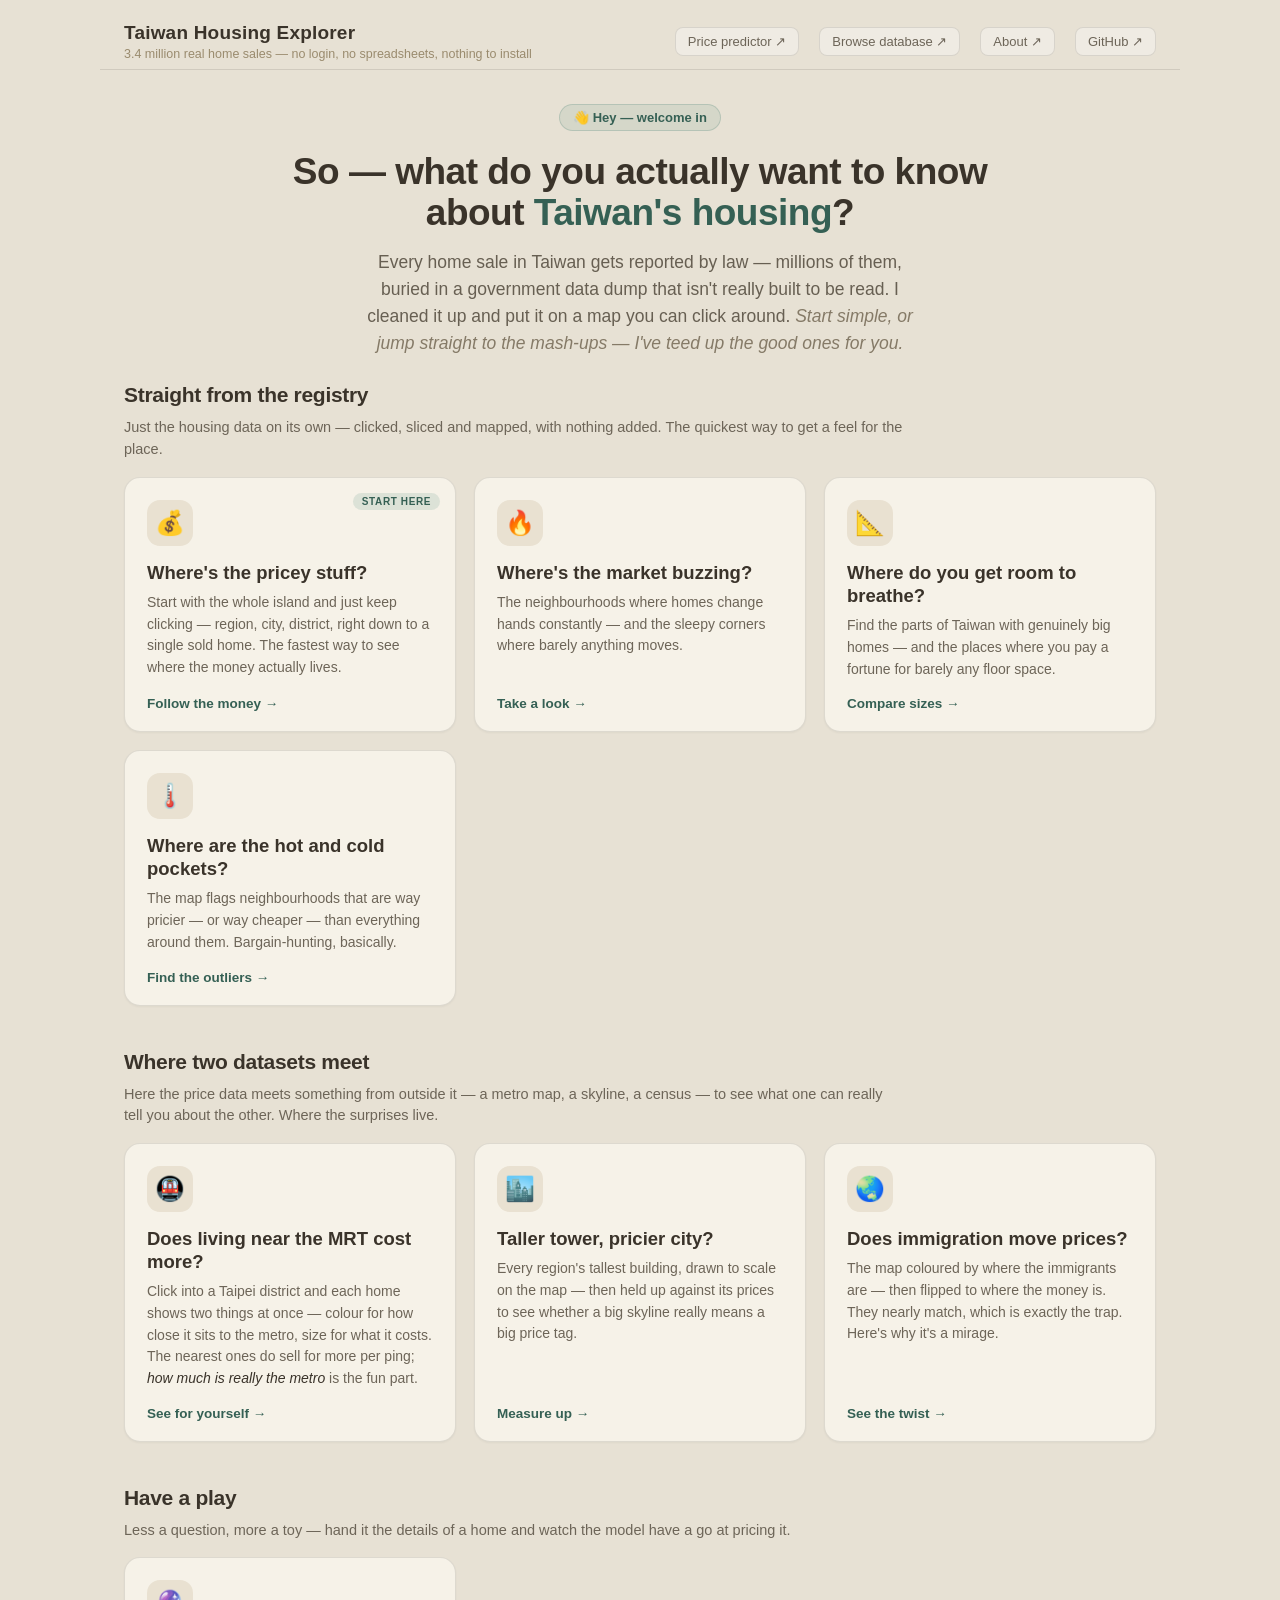
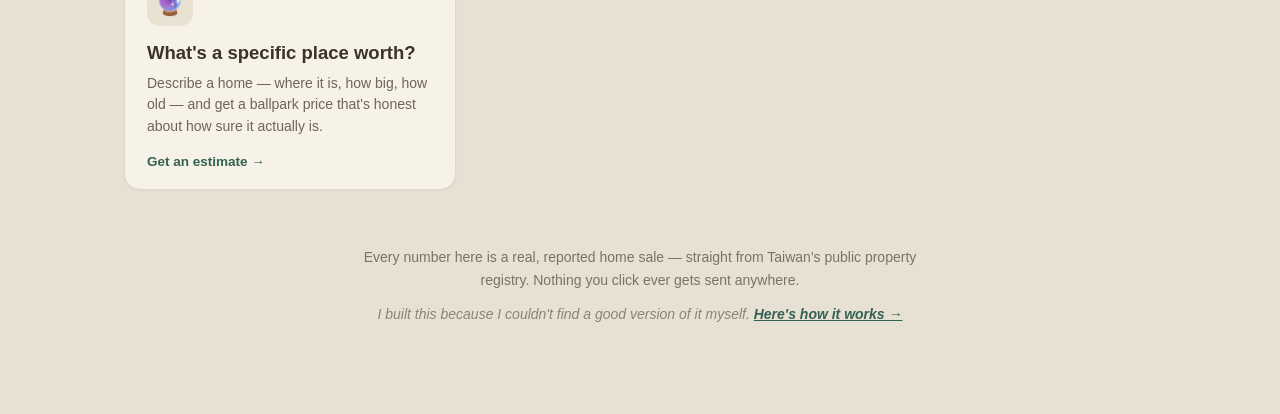
==== commit 66950c69: "Group homepage questions into three sections by data source Replace the flat 8-card grid with three " ====
--- a/webApp/index.html
+++ b/webApp/index.html
@@ -4,7 +4,7 @@
   <meta charset="utf-8" />
   <meta name="viewport" content="width=device-width, initial-scale=1" />
   <title>Taiwan Housing Explorer — poke around the housing market</title>
-  <link rel="stylesheet" href="styles/appStyles.css?v=33" />
+  <link rel="stylesheet" href="styles/appStyles.css?v=36" />
 </head>
 <body class="landingBody">
   <header class="appHeader">
@@ -26,76 +26,101 @@
       <h2>So — what do you actually want to know about <span class="accent">Taiwan's housing</span>?</h2>
       <p>Every home sale in Taiwan gets reported by law — millions of them, buried in a government
         data dump that isn't really built to be read. I cleaned it up and put it on a map you can
-        click around. <span class="wink">Pick a question — I've started the good ones for you.</span></p>
+        click around. <span class="wink">Start simple, or jump straight to the mash-ups — I've teed up the good ones for you.</span></p>
     </div>
 
-    <div class="questionGrid">
-      <a class="questionCard" href="explorer.html?q=mrt">
-        <span class="qTag">Start here</span>
-        <div class="qEmoji">🚇</div>
-        <h3>Does living near the MRT cost more?</h3>
-        <p>Click into a Taipei district and each home shows two things at once — colour for how close it
-          sits to the metro, size for what it costs. The nearest ones do sell for more per ping;
-          <em>how much is really the metro</em> is the fun part.</p>
-        <div class="qGo">See for yourself →</div>
-      </a>
+    <section class="qSection">
+      <div class="qSectionHead">
+        <h2 class="qSectionTitle">Straight from the registry</h2>
+        <p class="qSectionLead">Just the housing data on its own — clicked, sliced and mapped, with nothing
+          added. The quickest way to get a feel for the place.</p>
+      </div>
+      <div class="questionGrid">
+        <a class="questionCard" href="explorer.html?q=price">
+          <span class="qTag">Start here</span>
+          <div class="qEmoji">💰</div>
+          <h3>Where's the pricey stuff?</h3>
+          <p>Start with the whole island and just keep clicking — region, city, district, right down
+            to a single sold home. The fastest way to see where the money actually lives.</p>
+          <div class="qGo">Follow the money →</div>
+        </a>
 
-      <a class="questionCard" href="explorer.html?q=price">
-        <div class="qEmoji">💰</div>
-        <h3>Where's the pricey stuff?</h3>
-        <p>Start with the whole island and just keep clicking — region, city, district, right down
-          to a single sold home. The fastest way to see where the money actually lives.</p>
-        <div class="qGo">Follow the money →</div>
-      </a>
+        <a class="questionCard" href="explorer.html?q=activity">
+          <div class="qEmoji">🔥</div>
+          <h3>Where's the market buzzing?</h3>
+          <p>The neighbourhoods where homes change hands constantly — and the sleepy corners where
+            barely anything moves.</p>
+          <div class="qGo">Take a look →</div>
+        </a>
 
-      <a class="questionCard" href="explorer.html?q=activity">
-        <div class="qEmoji">🔥</div>
-        <h3>Where's the market buzzing?</h3>
-        <p>The neighbourhoods where homes change hands constantly — and the sleepy corners where
-          barely anything moves.</p>
-        <div class="qGo">Take a look →</div>
-      </a>
+        <a class="questionCard" href="explorer.html?q=size">
+          <div class="qEmoji">📐</div>
+          <h3>Where do you get room to breathe?</h3>
+          <p>Find the parts of Taiwan with genuinely big homes — and the places where you pay a
+            fortune for barely any floor space.</p>
+          <div class="qGo">Compare sizes →</div>
+        </a>
 
-      <a class="questionCard" href="explorer.html?q=size">
-        <div class="qEmoji">📐</div>
-        <h3>Where do you get room to breathe?</h3>
-        <p>Find the parts of Taiwan with genuinely big homes — and the places where you pay a
-          fortune for barely any floor space.</p>
-        <div class="qGo">Compare sizes →</div>
-      </a>
+        <a class="questionCard" href="explorer.html?q=clusters">
+          <div class="qEmoji">🌡️</div>
+          <h3>Where are the hot and cold pockets?</h3>
+          <p>The map flags neighbourhoods that are way pricier — or way cheaper — than everything
+            around them. Bargain-hunting, basically.</p>
+          <div class="qGo">Find the outliers →</div>
+        </a>
+      </div>
+    </section>
 
-      <a class="questionCard" href="explorer.html?q=clusters">
-        <div class="qEmoji">🌡️</div>
-        <h3>Where are the hot and cold pockets?</h3>
-        <p>The map flags neighbourhoods that are way pricier — or way cheaper — than everything
-          around them. Bargain-hunting, basically.</p>
-        <div class="qGo">Find the outliers →</div>
-      </a>
+    <section class="qSection">
+      <div class="qSectionHead">
+        <h2 class="qSectionTitle">Where two datasets meet</h2>
+        <p class="qSectionLead">Here the price data meets something from outside it — a metro map, a skyline,
+          a census — to see what one can really tell you about the other. Where the surprises live.</p>
+      </div>
+      <div class="questionGrid">
+        <a class="questionCard" href="explorer.html?q=mrt">
+          <div class="qEmoji">🚇</div>
+          <h3>Does living near the MRT cost more?</h3>
+          <p>Click into a Taipei district and each home shows two things at once — colour for how close it
+            sits to the metro, size for what it costs. The nearest ones do sell for more per ping;
+            <em>how much is really the metro</em> is the fun part.</p>
+          <div class="qGo">See for yourself →</div>
+        </a>
 
-      <a class="questionCard" href="explorer.html?q=towers">
-        <div class="qEmoji">🏙️</div>
-        <h3>Taller tower, pricier city?</h3>
-        <p>Every region's tallest building, drawn to scale on the map — then held up against its
-          prices to see whether a big skyline really means a big price tag.</p>
-        <div class="qGo">Measure up →</div>
-      </a>
+        <a class="questionCard" href="explorer.html?q=towers">
+          <div class="qEmoji">🏙️</div>
+          <h3>Taller tower, pricier city?</h3>
+          <p>Every region's tallest building, drawn to scale on the map — then held up against its
+            prices to see whether a big skyline really means a big price tag.</p>
+          <div class="qGo">Measure up →</div>
+        </a>
 
-      <a class="questionCard" href="explorer.html?q=immigration">
-        <div class="qEmoji">🌏</div>
-        <h3>Does immigration move prices?</h3>
-        <p>The map coloured by where the immigrants are — then flipped to where the money is. They
-          nearly match, which is exactly the trap. Here's why it's a mirage.</p>
-        <div class="qGo">See the twist →</div>
-      </a>
+        <a class="questionCard" href="explorer.html?q=immigration">
+          <div class="qEmoji">🌏</div>
+          <h3>Does immigration move prices?</h3>
+          <p>The map coloured by where the immigrants are — then flipped to where the money is. They
+            nearly match, which is exactly the trap. Here's why it's a mirage.</p>
+          <div class="qGo">See the twist →</div>
+        </a>
+      </div>
+    </section>
 
-      <a class="questionCard" href="predictor.html">
-        <div class="qEmoji">🔮</div>
-        <h3>What's a specific place worth?</h3>
-        <p>Describe a home — where it is, how big, how old — and get a ballpark price that's honest
-          about how sure it actually is.</p>
-        <div class="qGo">Get an estimate →</div>
-      </a>
-    </div>
+    <section class="qSection">
+      <div class="qSectionHead">
+        <h2 class="qSectionTitle">Have a play</h2>
+        <p class="qSectionLead">Less a question, more a toy — hand it the details of a home and watch the model
+          have a go at pricing it.</p>
+      </div>
+      <div class="questionGrid">
+        <a class="questionCard" href="predictor.html">
+          <div class="qEmoji">🔮</div>
+          <h3>What's a specific place worth?</h3>
+          <p>Describe a home — where it is, how big, how old — and get a ballpark price that's honest
+            about how sure it actually is.</p>
+          <div class="qGo">Get an estimate →</div>
+        </a>
+      </div>
+    </section>
 
     <p class="landingFoot">
       Every number here is a real, reported home sale — straight from Taiwan's public property
--- a/webApp/styles/appStyles.css
+++ b/webApp/styles/appStyles.css
@@ -404,7 +404,16 @@
 .landingHero p { font-size: 17.5px; color: #675f52; margin: 0 auto; max-width: 560px; line-height: 1.55; }
 .landingHero p .wink { font-style: italic; color: #857a67; }
 
-.questionGrid { display: grid; gap: 18px; grid-template-columns: repeat(auto-fill, minmax(300px, 1fr)); margin-top: 26px; }
+/* Questions are grouped into sections by what they draw on: the registry alone, the registry
+   crossed with an outside dataset, and the interactive tool. Each section carries a short lead. */
+.qSection { margin-top: 44px; }
+.qSection:first-of-type { margin-top: 26px; }
+.qSectionHead { display: flex; align-items: baseline; flex-wrap: wrap; gap: 4px 12px; max-width: 780px; }
+.qSectionTitle { font-size: 21px; font-weight: 730; color: var(--ink); margin: 0; letter-spacing: -.3px; }
+.qSectionLead { flex-basis: 100%; font-size: 14.5px; color: #6d6558; line-height: 1.5; margin: 6px 0 0; }
+
+.questionGrid { display: grid; gap: 18px; grid-template-columns: repeat(auto-fill, minmax(300px, 1fr)); margin-top: 18px; }
+.qSection .questionGrid { margin-top: 16px; }
 
 /* "Start here" chip on the first question card. */
 .questionCard .qTag {
@@ -492,14 +501,30 @@
 
 /* "Does immigration move prices?" — two small Taiwan maps side by side (count | price) so you compare
    without flipping, plus a callout that names the mismatches. */
-.immView { flex: 1; display: flex; flex-direction: column; min-height: 0; padding: 16px 18px; gap: 14px; background: var(--paper); overflow: auto; }
+.immView { flex: 1; display: flex; flex-direction: column; min-height: 0; padding: 12px 18px 14px; gap: 10px; background: var(--paper); overflow: auto; }
 #immView[hidden] { display: none; }
-.immMaps { flex: 1; display: flex; gap: 24px; min-height: 0; justify-content: center; }
-.immMap { flex: 1 1 0; max-width: 360px; margin: 0; display: flex; flex-direction: column; min-height: 0; }
-.immMap figcaption { font-size: 14px; font-weight: 680; color: var(--ink); text-align: center; margin-bottom: 8px; }
-.immMap figcaption span { display: block; font-size: 11.5px; font-weight: 500; color: var(--muted); margin-top: 2px; }
+
+.immHead { text-align: center; max-width: 780px; margin: 0 auto; }
+.immVerdict { display: inline-block; font-size: 18px; font-weight: 760; color: var(--ink); letter-spacing: -.2px; }
+.immVerdictSub { display: block; font-size: 12.5px; line-height: 1.45; color: var(--muted); margin-top: 3px; }
+
+/* Each comparison is one row: a numbered label, then the changing immigrant map beside the fixed price map. */
+.immRow { display: flex; align-items: center; gap: 20px; max-width: 880px; width: 100%; margin: 0 auto; }
+.immRowLabel { flex: 0 0 200px; display: flex; gap: 10px; }
+.immStep {
+  flex: 0 0 auto; width: 23px; height: 23px; border-radius: 50%; background: var(--accent); color: #fff;
+  font-size: 12.5px; font-weight: 700; display: grid; place-items: center;
+}
+.immRowLabel b { display: block; font-size: 13.5px; color: var(--ink); margin-bottom: 2px; }
+.immRowLabel > div > span { font-size: 11.5px; line-height: 1.45; color: var(--muted); }
+
+.immMaps { flex: 1; display: flex; gap: 20px; min-height: 0; justify-content: center; }
+.immMap { flex: 1 1 0; max-width: 178px; margin: 0; display: flex; flex-direction: column; min-height: 0; }
+.immMap figcaption { font-size: 12px; font-weight: 680; color: var(--ink); text-align: center; margin-bottom: 5px; }
+.immMap figcaption span { display: block; font-size: 10.5px; font-weight: 500; color: var(--muted); margin-top: 1px; }
+.immMap.match figcaption { color: var(--accent-ink); }   /* the fixed yardstick, tinted so the eye anchors on it */
 .immMapSvg { flex: 1; min-height: 0; display: flex; justify-content: center; }
-.immMapSvg svg { height: 100%; max-height: 100%; width: auto; }
+.immMapSvg svg { height: 188px; max-height: 188px; width: auto; }
 .immCallout {
   flex-shrink: 0; font-size: 13px; line-height: 1.55; max-width: 820px; margin: 0 auto;
   padding: 11px 15px; border-radius: 10px; border: 1px solid;
@@ -565,9 +590,11 @@
   #map { height: 62vh; min-height: 340px; }
   .tableView { height: 74vh; min-height: 360px; }
   .immView { height: auto; min-height: 80vh; }
-  .immMaps { flex-direction: column; align-items: center; }
-  .immMap { max-width: 320px; width: 100%; }
-  .immMapSvg { height: 46vh; }
+  .immRow { flex-direction: column; align-items: stretch; gap: 10px; }
+  .immRowLabel { flex: none; }
+  .immMaps { gap: 14px; }
+  .immMap { max-width: none; }
+  .immMapSvg svg { height: 34vh; }
   .viewToggle { width: auto; }              /* Map / Records shrink to content, question gets the room */
   .chartPanel { height: 200px; }
   .legend { font-size: 10.5px; }
@@ -584,4 +611,6 @@
   #map { height: 56vh; }
   .findingBar { padding: 8px 12px; }
   .questionGrid { gap: 14px; }
-}
+  .qSection { margin-top: 30px; }
+  .qSectionTitle { font-size: 18.5px; }
+}
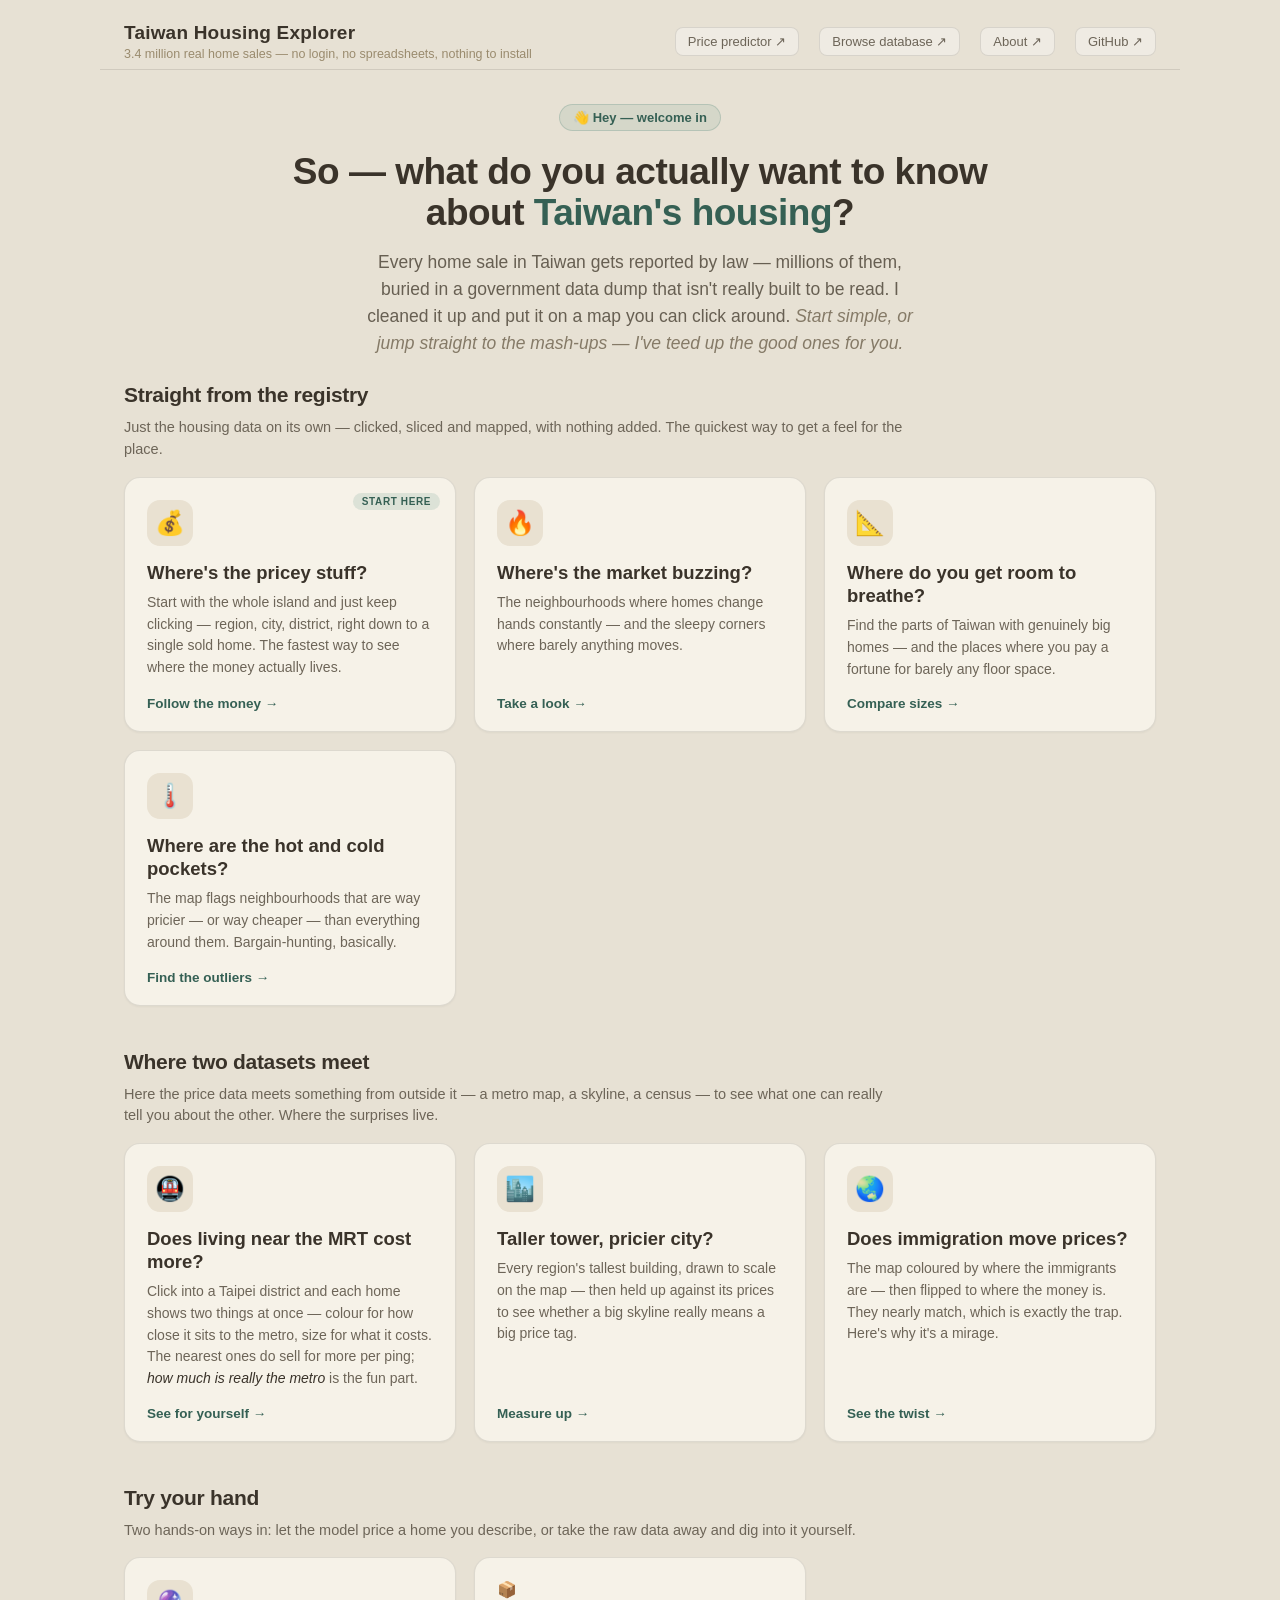
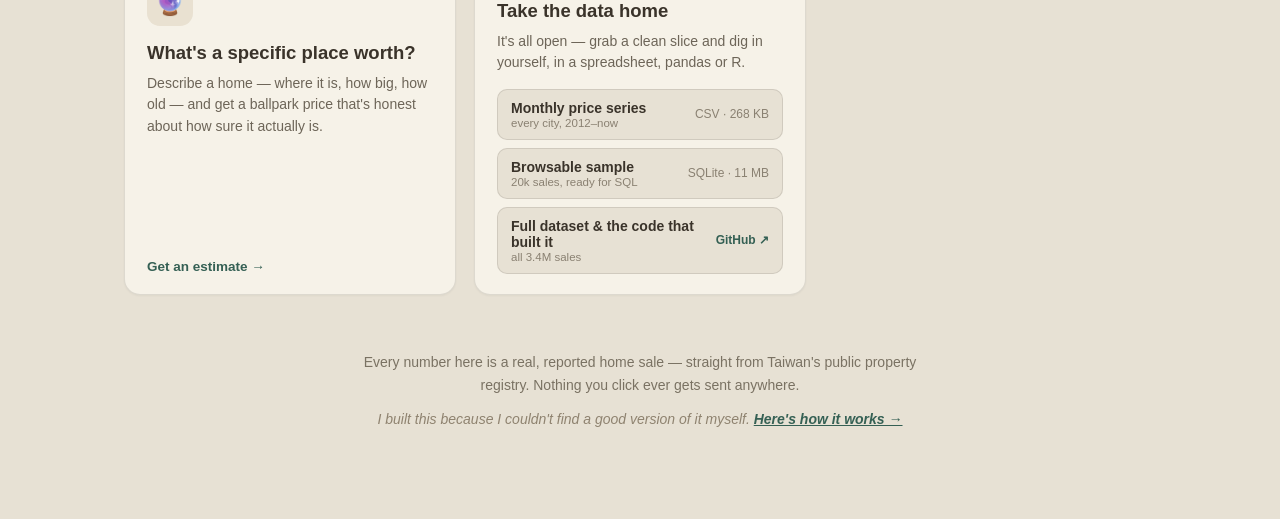
==== commit af6ee037: "Rename final section to 'Try your hand' and add a data-download box Pair the price predictor with a " ====
--- a/webApp/index.html
+++ b/webApp/index.html
@@ -4,7 +4,7 @@
   <meta charset="utf-8" />
   <meta name="viewport" content="width=device-width, initial-scale=1" />
   <title>Taiwan Housing Explorer — poke around the housing market</title>
-  <link rel="stylesheet" href="styles/appStyles.css?v=36" />
+  <link rel="stylesheet" href="styles/appStyles.css?v=37" />
 </head>
 <body class="landingBody">
   <header class="appHeader">
@@ -107,9 +107,9 @@
 
     <section class="qSection">
       <div class="qSectionHead">
-        <h2 class="qSectionTitle">Have a play</h2>
-        <p class="qSectionLead">Less a question, more a toy — hand it the details of a home and watch the model
-          have a go at pricing it.</p>
+        <h2 class="qSectionTitle">Try your hand</h2>
+        <p class="qSectionLead">Two hands-on ways in: let the model price a home you describe, or take the raw
+          data away and dig into it yourself.</p>
       </div>
       <div class="questionGrid">
         <a class="questionCard" href="predictor.html">
@@ -119,6 +119,26 @@
             about how sure it actually is.</p>
           <div class="qGo">Get an estimate →</div>
         </a>
+
+        <div class="dataBox">
+          <div class="qEmoji">📦</div>
+          <h3>Take the data home</h3>
+          <p>It's all open — grab a clean slice and dig in yourself, in a spreadsheet, pandas or R.</p>
+          <div class="dataDownloads">
+            <a class="dlRow" href="dataFiles/marketSeriesMonthly.csv" download>
+              <span class="dlName">Monthly price series <span class="dlSub">every city, 2012–now</span></span>
+              <span class="dlMeta">CSV · 268 KB</span>
+            </a>
+            <a class="dlRow" href="dataFiles/taiwanHousing.sqlite" download>
+              <span class="dlName">Browsable sample <span class="dlSub">20k sales, ready for SQL</span></span>
+              <span class="dlMeta">SQLite · 11 MB</span>
+            </a>
+            <a class="dlRow out" href="https://github.com/Kadentato/taiwanHousing" target="_blank" rel="noopener">
+              <span class="dlName">Full dataset &amp; the code that built it <span class="dlSub">all 3.4M sales</span></span>
+              <span class="dlMeta">GitHub ↗</span>
+            </a>
+          </div>
+        </div>
       </div>
     </section>
 
--- a/webApp/styles/appStyles.css
+++ b/webApp/styles/appStyles.css
@@ -443,6 +443,28 @@
 .questionCard p em { color: var(--ink); font-style: italic; }
 .questionCard .qGo { margin-top: 16px; font-size: 13.5px; font-weight: 620; color: var(--accent-ink); }
 .questionCard:hover .qGo { text-decoration: underline; }
+
+/* "Take the data home" box — a peer of the predictor card in the hands-on section,
+   holding a small stack of direct download links. */
+.dataBox {
+  display: flex; flex-direction: column;
+  background: var(--card); border: 1px solid var(--edge); border-radius: 16px;
+  padding: 22px 22px 20px; box-shadow: 0 1px 2px rgba(60, 52, 40, .05);
+}
+.dataBox h3 { font-size: 18.5px; margin: 0 0 8px; font-weight: 680; line-height: 1.25; color: var(--ink); }
+.dataBox > p { font-size: 14px; color: var(--body); margin: 0 0 15px; line-height: 1.55; }
+.dataDownloads { display: flex; flex-direction: column; gap: 8px; margin-top: auto; }
+.dlRow {
+  display: flex; align-items: center; justify-content: space-between; gap: 12px;
+  text-decoration: none; color: inherit;
+  border: 1px solid var(--edge); border-radius: 10px; padding: 10px 13px; background: var(--paper);
+  transition: border-color .14s ease, background .14s ease, transform .14s ease;
+}
+.dlRow:hover { border-color: rgba(63, 125, 112, .45); background: var(--accent-soft); transform: translateX(2px); }
+.dlName { font-size: 14px; font-weight: 620; color: var(--ink); }
+.dlName .dlSub { display: block; font-size: 11.5px; font-weight: 500; color: var(--muted); margin-top: 1px; }
+.dlMeta { font-size: 12px; font-weight: 500; color: var(--muted); white-space: nowrap; }
+.dlRow.out .dlMeta { color: var(--accent-ink); font-weight: 600; }
 
 .landingFoot {
   text-align: center; margin: 56px auto 0; max-width: 560px;
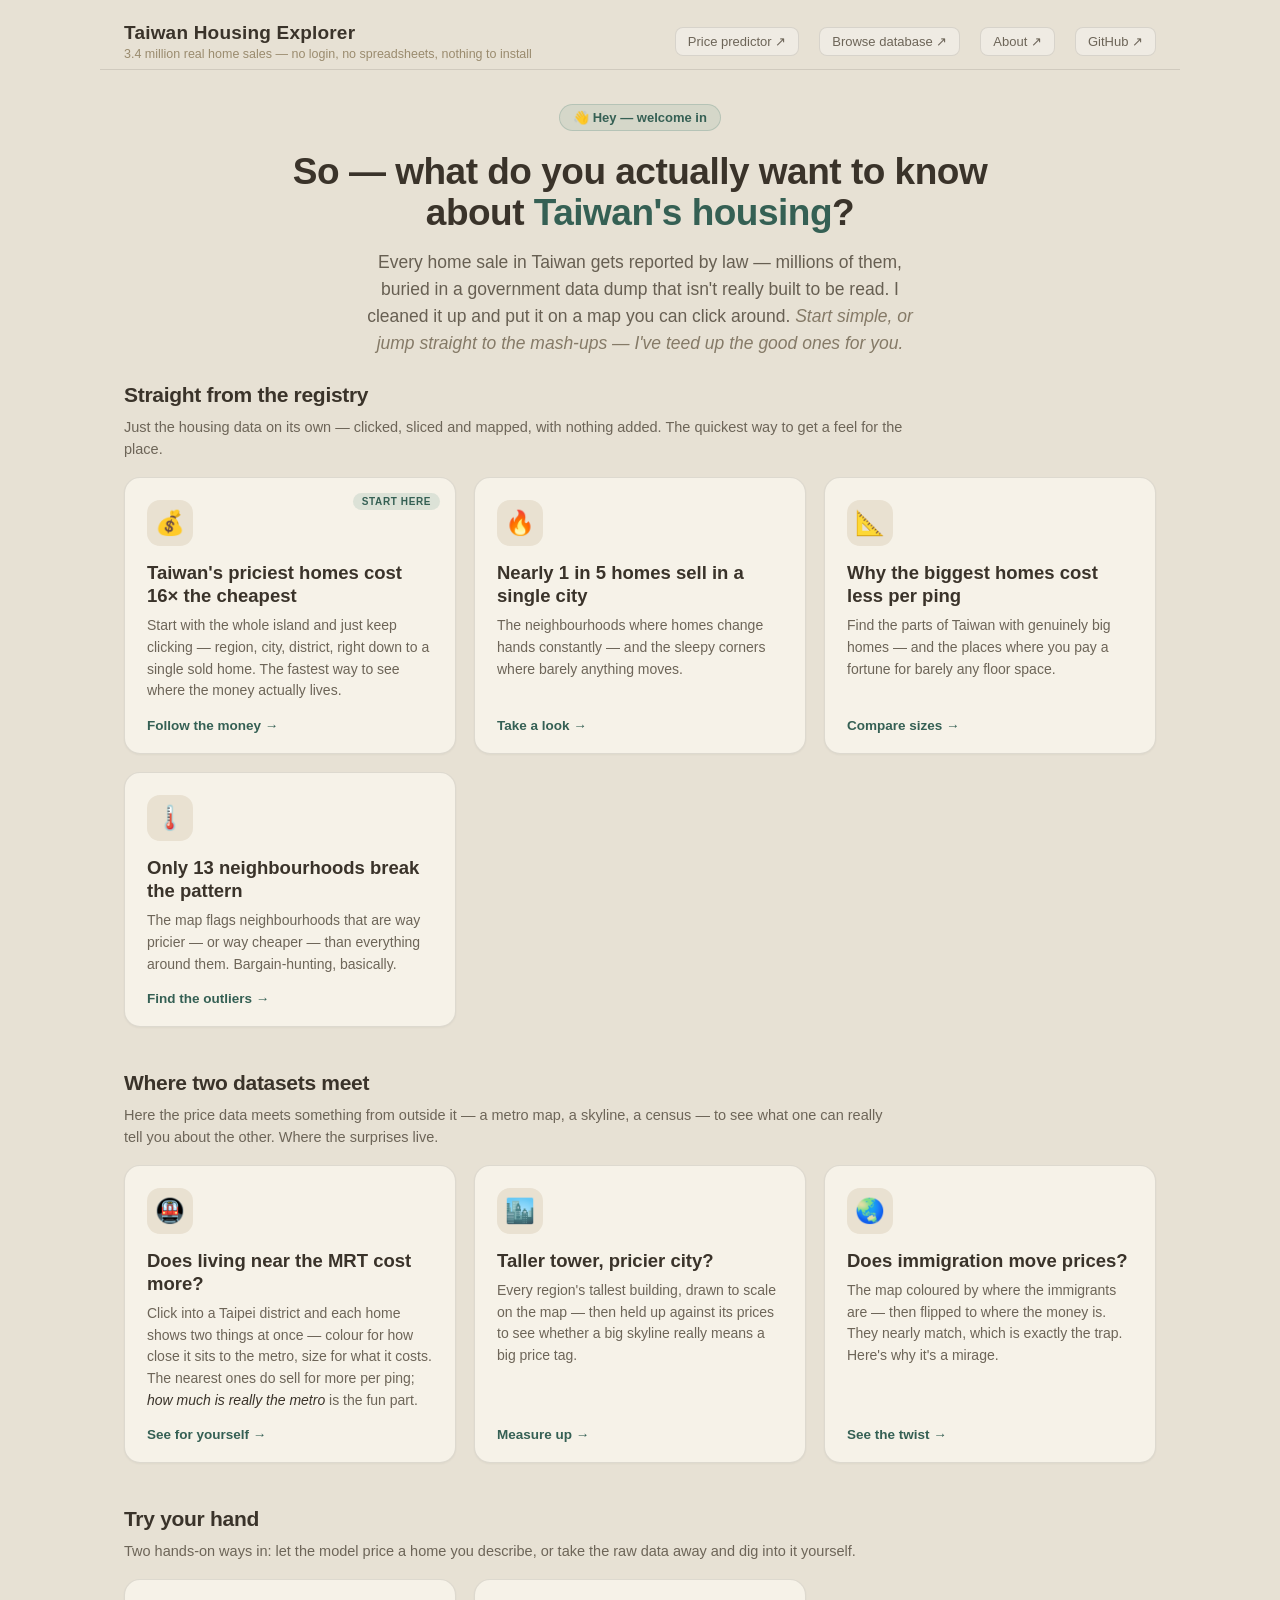
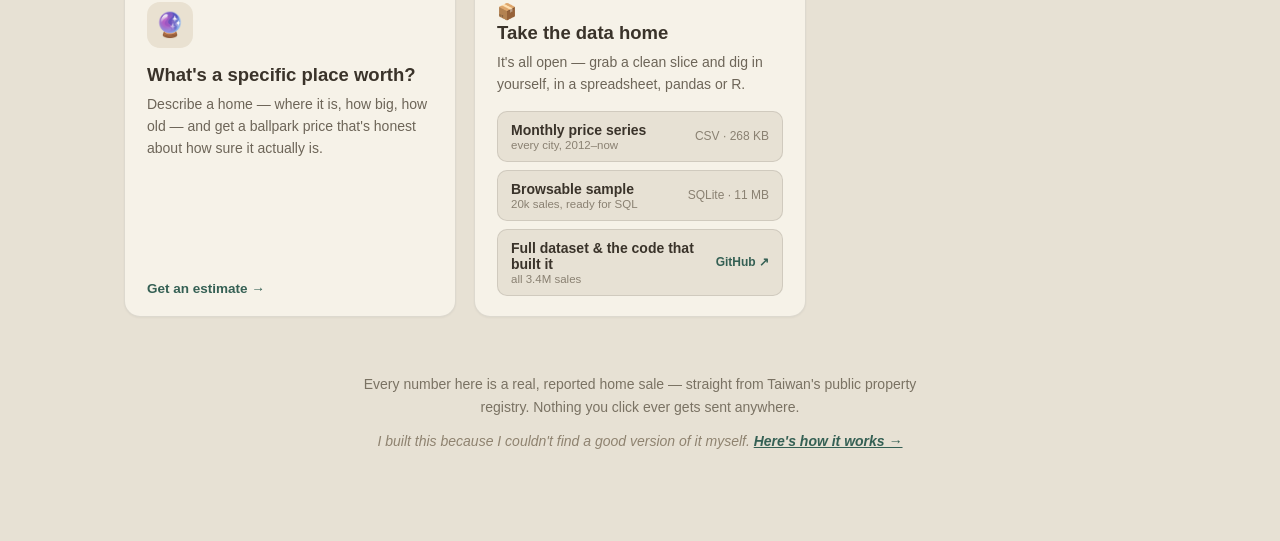
==== commit b43e95e4: "Homepage: give the four explore cards factoid headlines Rename the generic 'registry' question title" ====
--- a/webApp/index.html
+++ b/webApp/index.html
@@ -4,7 +4,7 @@
   <meta charset="utf-8" />
   <meta name="viewport" content="width=device-width, initial-scale=1" />
   <title>Taiwan Housing Explorer — poke around the housing market</title>
-  <link rel="stylesheet" href="styles/appStyles.css?v=37" />
+  <link rel="stylesheet" href="styles/appStyles.css?v=39" />
 </head>
 <body class="landingBody">
   <header class="appHeader">
@@ -39,7 +39,7 @@
         <a class="questionCard" href="explorer.html?q=price">
           <span class="qTag">Start here</span>
           <div class="qEmoji">💰</div>
-          <h3>Where's the pricey stuff?</h3>
+          <h3>Taiwan's priciest homes cost 16× the cheapest</h3>
           <p>Start with the whole island and just keep clicking — region, city, district, right down
             to a single sold home. The fastest way to see where the money actually lives.</p>
           <div class="qGo">Follow the money →</div>
@@ -47,7 +47,7 @@
 
         <a class="questionCard" href="explorer.html?q=activity">
           <div class="qEmoji">🔥</div>
-          <h3>Where's the market buzzing?</h3>
+          <h3>Nearly 1 in 5 homes sell in a single city</h3>
           <p>The neighbourhoods where homes change hands constantly — and the sleepy corners where
             barely anything moves.</p>
           <div class="qGo">Take a look →</div>
@@ -55,7 +55,7 @@
 
         <a class="questionCard" href="explorer.html?q=size">
           <div class="qEmoji">📐</div>
-          <h3>Where do you get room to breathe?</h3>
+          <h3>Why the biggest homes cost less per ping</h3>
           <p>Find the parts of Taiwan with genuinely big homes — and the places where you pay a
             fortune for barely any floor space.</p>
           <div class="qGo">Compare sizes →</div>
@@ -63,7 +63,7 @@
 
         <a class="questionCard" href="explorer.html?q=clusters">
           <div class="qEmoji">🌡️</div>
-          <h3>Where are the hot and cold pockets?</h3>
+          <h3>Only 13 neighbourhoods break the pattern</h3>
           <p>The map flags neighbourhoods that are way pricier — or way cheaper — than everything
             around them. Bargain-hunting, basically.</p>
           <div class="qGo">Find the outliers →</div>
--- a/webApp/styles/appStyles.css
+++ b/webApp/styles/appStyles.css
@@ -521,32 +521,65 @@
           drop-shadow(0 -.7px 0 #fff) drop-shadow(0 1.5px 1.5px rgba(15, 23, 42, .35));
 }
 
-/* "Does immigration move prices?" — two small Taiwan maps side by side (count | price) so you compare
-   without flipping, plus a callout that names the mismatches. */
-.immView { flex: 1; display: flex; flex-direction: column; min-height: 0; padding: 12px 18px 14px; gap: 10px; background: var(--paper); overflow: auto; }
+/* Click popup for a tower: the building's photo (or a fallback) over its name, city and height. */
+.towerPopup .leaflet-popup-content-wrapper { border-radius: 12px; padding: 0; overflow: hidden; }
+.towerPopup .leaflet-popup-content { margin: 0; width: auto !important; }
+.towerPop { width: 240px; }
+.towerPhotoWrap { position: relative; background: var(--chip); }
+.towerPhoto { display: block; width: 100%; height: 150px; object-fit: cover; }
+.towerCredit {
+  position: absolute; left: 0; right: 0; bottom: 0;
+  font-size: 10px; line-height: 1.3; color: #fff; text-decoration: none;
+  padding: 8px 9px 5px; background: linear-gradient(to top, rgba(0, 0, 0, .62), rgba(0, 0, 0, 0));
+}
+.towerCredit:hover { text-decoration: underline; }
+.towerNoPhoto {
+  display: flex; flex-direction: column; align-items: center; justify-content: center; gap: 4px;
+  height: 96px; font-size: 30px; color: var(--muted);
+}
+.towerNoPhoto span { font-size: 11.5px; font-weight: 500; }
+.towerPop.noPhoto .towerPhotoWrap { border-bottom: 1px solid var(--edge); }
+.towerPopBody { padding: 11px 13px 12px; }
+.towerPopBody b { display: block; font-size: 14.5px; color: var(--ink); line-height: 1.25; }
+.towerMeta { display: block; font-size: 12.5px; color: var(--muted); margin-top: 3px; }
+.towerMeta b { display: inline; font-size: inherit; color: var(--ink); }
+
+/* "Does immigration move prices?" — a mode toggle picks side-by-side small multiples or one big map
+   you flip between layers. Everything grows to fill the panel so there's no dead space. */
+.immView { flex: 1; display: flex; flex-direction: column; min-height: 0; padding: 12px 20px 16px; gap: 12px; background: var(--paper); overflow: auto; }
 #immView[hidden] { display: none; }
 
-.immHead { text-align: center; max-width: 780px; margin: 0 auto; }
-.immVerdict { display: inline-block; font-size: 18px; font-weight: 760; color: var(--ink); letter-spacing: -.2px; }
+.immTopBar { display: flex; align-items: center; justify-content: space-between; gap: 16px 20px; flex-wrap: wrap; flex: 0 0 auto; }
+.immHead { max-width: 720px; }
+.immVerdict { font-size: 18px; font-weight: 760; color: var(--ink); letter-spacing: -.2px; }
 .immVerdictSub { display: block; font-size: 12.5px; line-height: 1.45; color: var(--muted); margin-top: 3px; }
-
-/* Each comparison is one row: a numbered label, then the changing immigrant map beside the fixed price map. */
-.immRow { display: flex; align-items: center; gap: 20px; max-width: 880px; width: 100%; margin: 0 auto; }
-.immRowLabel { flex: 0 0 200px; display: flex; gap: 10px; }
+.immModeToggle { flex: 0 0 auto; }
+
+/* Side-by-side: two comparison rows that grow to share the height. */
+.immSide { flex: 1; display: flex; flex-direction: column; gap: 12px; min-height: 0; }
+.immRow { flex: 1; display: flex; align-items: stretch; gap: 24px; max-width: 900px; width: 100%; margin: 0 auto; min-height: 0; }
+.immRowLabel { flex: 0 0 196px; align-self: center; display: flex; gap: 10px; }
 .immStep {
   flex: 0 0 auto; width: 23px; height: 23px; border-radius: 50%; background: var(--accent); color: #fff;
   font-size: 12.5px; font-weight: 700; display: grid; place-items: center;
 }
-.immRowLabel b { display: block; font-size: 13.5px; color: var(--ink); margin-bottom: 2px; }
-.immRowLabel > div > span { font-size: 11.5px; line-height: 1.45; color: var(--muted); }
-
-.immMaps { flex: 1; display: flex; gap: 20px; min-height: 0; justify-content: center; }
-.immMap { flex: 1 1 0; max-width: 178px; margin: 0; display: flex; flex-direction: column; min-height: 0; }
-.immMap figcaption { font-size: 12px; font-weight: 680; color: var(--ink); text-align: center; margin-bottom: 5px; }
-.immMap figcaption span { display: block; font-size: 10.5px; font-weight: 500; color: var(--muted); margin-top: 1px; }
+.immRowLabel b { display: block; font-size: 13.5px; color: var(--ink); margin-bottom: 3px; }
+.immRowLabel > div > span { font-size: 12px; line-height: 1.5; color: var(--muted); }
+
+.immMaps { flex: 1; display: flex; gap: 26px; min-height: 0; justify-content: center; }
+.immMap { flex: 1 1 0; max-width: 250px; margin: 0; display: flex; flex-direction: column; min-height: 0; }
+.immMap figcaption { flex: 0 0 auto; font-size: 12.5px; font-weight: 680; color: var(--ink); text-align: center; margin-bottom: 5px; }
+.immMap figcaption span { display: block; font-size: 11px; font-weight: 500; color: var(--muted); margin-top: 1px; }
 .immMap.match figcaption { color: var(--accent-ink); }   /* the fixed yardstick, tinted so the eye anchors on it */
 .immMapSvg { flex: 1; min-height: 0; display: flex; justify-content: center; }
-.immMapSvg svg { height: 188px; max-height: 188px; width: auto; }
+.immMapSvg svg { height: 100%; max-height: 340px; width: auto; }
+
+/* Swap: one big map filling the panel; the toggle flips which layer it shows. */
+.immSwap { flex: 1; display: flex; flex-direction: column; align-items: center; gap: 12px; min-height: 0; }
+.immLayerToggle { flex: 0 0 auto; }
+.immSwapMap { flex: 1; min-height: 0; width: 100%; display: flex; justify-content: center; }
+.immSwapMap svg { height: 100%; max-height: 460px; width: auto; }
+.immSwapCaption { flex: 0 0 auto; max-width: 580px; text-align: center; font-size: 13px; line-height: 1.5; color: var(--body); margin: 0; }
 .immCallout {
   flex-shrink: 0; font-size: 13px; line-height: 1.55; max-width: 820px; margin: 0 auto;
   padding: 11px 15px; border-radius: 10px; border: 1px solid;
@@ -612,11 +645,16 @@
   #map { height: 62vh; min-height: 340px; }
   .tableView { height: 74vh; min-height: 360px; }
   .immView { height: auto; min-height: 80vh; }
+  .immTopBar { flex-direction: column; align-items: flex-start; gap: 10px; }
+  .immModeToggle, .immLayerToggle { width: 100%; }
+  .immLayerToggle button { font-size: 11.5px; padding: 6px 4px; }
+  .immSide { gap: 16px; }
   .immRow { flex-direction: column; align-items: stretch; gap: 10px; }
-  .immRowLabel { flex: none; }
+  .immRowLabel { flex: none; align-self: stretch; }
   .immMaps { gap: 14px; }
   .immMap { max-width: none; }
-  .immMapSvg svg { height: 34vh; }
+  .immMapSvg svg { height: 34vh; max-height: none; }
+  .immSwapMap svg { height: 52vh; max-height: none; }
   .viewToggle { width: auto; }              /* Map / Records shrink to content, question gets the room */
   .chartPanel { height: 200px; }
   .legend { font-size: 10.5px; }
